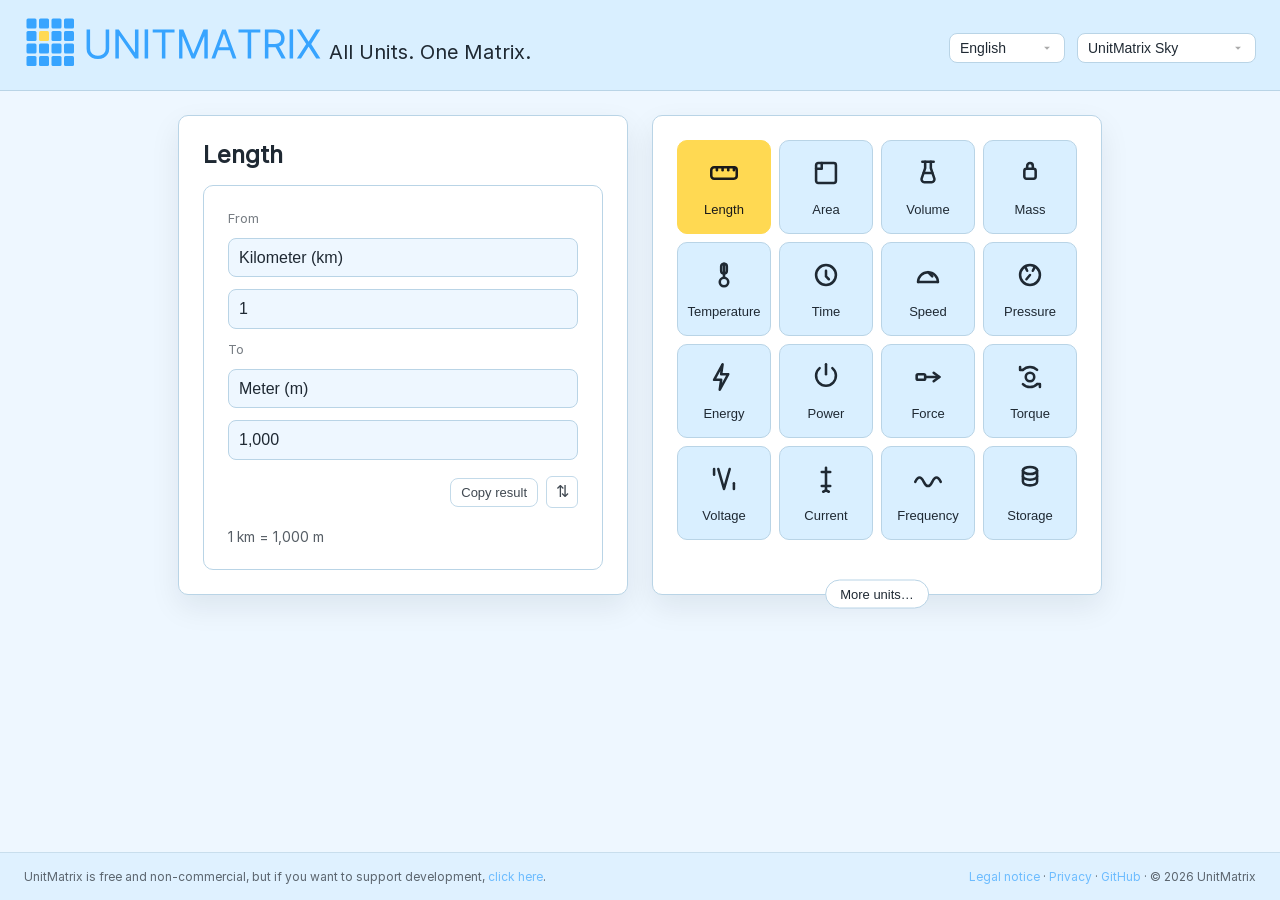
==== index.html @ b2fad989 "Initial commit" ====
<!DOCTYPE html>
<html lang="en" data-theme="sky">
<head>
    <meta charset="utf-8">
    <meta name="viewport" content="width=device-width, initial-scale=1">

    <title>UnitMatrix — Universal Unit Converter</title>
    <meta name="description" content="Convert units instantly with UnitMatrix: a fast, accurate, privacy-friendly unit converter with no tracking and full offline capability.">
    <meta name="keywords" content="unit converter, measurement converter, unitmatrix, metric, imperial, conversion tool">
    <meta name="theme-color" content="#d9efff">

    <!-- Canonical -->
    <link rel="canonical" href="https://unitmatrix.net/">

<!-- Open Graph -->
    <meta property="og:title" content="UnitMatrix — Universal Unit Converter">
    <meta property="og:description" content="Convert units instantly: fast, accurate and privacy-friendly. No tracking, no ads.">
    <meta property="og:url" content="https://unitmatrix.net/">
    <meta property="og:type" content="website">
    <meta property="og:image" content="https://unitmatrix.net/assets/img/og-image.png">
    <meta property="og:image:width" content="1200">
    <meta property="og:image:height" content="630">
    <meta name="twitter:card" content="summary_large_image">
    <meta name="twitter:title" content="UnitMatrix — Universal Unit Converter">
    <meta name="twitter:description" content="Convert units instantly: fast, accurate and privacy-friendly.">
    <meta name="twitter:image" content="https://unitmatrix.net/assets/img/og-image.png">

    <!-- Favicon + PWA -->
    <link rel="icon" href="assets/img/favicon.svg" type="image/svg+xml">
    <link rel="apple-touch-icon" href="assets/img/apple-touch-icon.png">
    <link rel="manifest" href="manifest.json">
    <meta name="apple-mobile-web-app-capable" content="yes">
    <meta name="apple-mobile-web-app-title" content="UnitMatrix">

    <!-- Structured Data -->
    <script type="application/ld+json">
        {
            "@context": "https://schema.org",
            "@type": "SoftwareApplication",
            "name": "UnitMatrix",
            "alternateName": "Universal Unit Converter",
            "description": "A fast, accurate, privacy-friendly unit converter for length, area, volume, mass, temperature, time, speed, pressure, energy, power, force, torque, voltage, current, frequency, data storage, resistance, density, fuel economy, flow, luminance, radioactivity, viscosity and data rate.",
            "url": "https://unitmatrix.net",
            "applicationCategory": "UtilityApplication",
            "operatingSystem": "All",
            "inLanguage": ["en","de","es","fr","nl","pl","pt","ru","tr","uk","ja","zh"],
            "featureList": "Length, Area, Volume, Mass, Temperature, Time, Speed, Pressure, Energy, Power, Force, Torque, Voltage, Current, Frequency, Data Storage, Resistance, Density, Fuel Economy, Flow, Luminance, Radioactivity, Viscosity, Data Rate",
            "offers": {
                "@type": "Offer",
                "price": "0.00",
                "priceCurrency": "EUR"
            }
        }
    </script>

    <!-- CSS + fonts -->
    <link rel="stylesheet" href="assets/css/style.css">

</head>

<body>
<div class="page-wrapper">
    <header class="header">
        <div class="header-left">
            <div class="logo-row">
                <div class="logo-svg">
                    <svg xmlns="http://www.w3.org/2000/svg"
                         width="610" height="120" viewBox="0 0 610 120"
                         aria-label="UnitMatrix Logo" role="img">
                        <g transform="translate(5,5)">
                            <!-- 4×4 Matrix Icon -->
                            <g id="matrix">
                                <rect x="0" y="0" width="20" height="20" rx="3" ry="3" fill="#37a4ff"/>
                                <rect x="25" y="0" width="20" height="20" rx="3" ry="3" fill="#37a4ff"/>
                                <rect x="50" y="0" width="20" height="20" rx="3" ry="3" fill="#37a4ff"/>
                                <rect x="75" y="0" width="20" height="20" rx="3" ry="3" fill="#37a4ff"/>

                                <rect x="0" y="25" width="20" height="20" rx="3" ry="3" fill="#37a4ff"/>
                                <rect x="25" y="25" width="20" height="20" rx="3" ry="3" fill="#ffd952"/>
                                <rect x="50" y="25" width="20" height="20" rx="3" ry="3" fill="#37a4ff"/>
                                <rect x="75" y="25" width="20" height="20" rx="3" ry="3" fill="#37a4ff"/>

                                <rect x="0" y="50" width="20" height="20" rx="3" ry="3" fill="#37a4ff"/>
                                <rect x="25" y="50" width="20" height="20" rx="3" ry="3" fill="#37a4ff"/>
                                <rect x="50" y="50" width="20" height="20" rx="3" ry="3" fill="#37a4ff"/>
                                <rect x="75" y="50" width="20" height="20" rx="3" ry="3" fill="#37a4ff"/>

                                <rect x="0" y="75" width="20" height="20" rx="3" ry="3" fill="#37a4ff"/>
                                <rect x="25" y="75" width="20" height="20" rx="3" ry="3" fill="#37a4ff"/>
                                <rect x="50" y="75" width="20" height="20" rx="3" ry="3" fill="#37a4ff"/>
                                <rect x="75" y="75" width="20" height="20" rx="3" ry="3" fill="#37a4ff"/>
                            </g>

                            <g aria-hidden="true">
                                <path transform="translate(115.000,80) scale(0.039062,-0.039062)" d="M1110 1490H1290V504Q1290 351 1218.5 231.5Q1147 112 1017.0 43.0Q887 -26 712 -26Q537 -26 406.5 43.0Q276 112 204.0 231.5Q132 351 132 504V1490H312V518Q312 409 360.0 324.0Q408 239 498.0 190.5Q588 142 712 142Q836 142 925.0 190.5Q1014 239 1062.0 324.0Q1110 409 1110 518Z" fill="#37a4ff"/>
                                <path transform="translate(172.547,80) scale(0.039062,-0.039062)" d="M1316 1490V0H1138L328 1170H312V0H132V1490H306L1122 318H1136V1490Z" fill="#37a4ff"/>
                                <path transform="translate(231.109,80) scale(0.039062,-0.039062)" d="M312 1490V0H132V1490Z" fill="#37a4ff"/>
                                <path transform="translate(250.453,80) scale(0.039062,-0.039062)" d="M50 1330V1490H1168V1330H700V0H520V1330Z" fill="#37a4ff"/>
                                <path transform="translate(300.031,80) scale(0.039062,-0.039062)" d="M132 1490H348L854 254H872L1378 1490H1601V0H1424V1132H1410L941 0H779L316 1132H302V0H132Z" fill="#37a4ff"/>
                                <path transform="translate(369.727,80) scale(0.039062,-0.039062)" d="M194 0H4L552 1490H738L1284 0H1096L650 1254H638ZM264 582H1026V422H264Z" fill="#37a4ff"/>
                                <path transform="translate(422.039,80) scale(0.039062,-0.039062)" d="M50 1330V1490H1168V1330H700V0H520V1330Z" fill="#37a4ff"/>
                                <path transform="translate(471.617,80) scale(0.039062,-0.039062)" d="M132 0V1490H636Q811 1490 922.5 1430.5Q1034 1371 1088.0 1267.5Q1142 1164 1142 1032Q1142 901 1088.5 799.0Q1035 697 923.5 639.5Q812 582 638 582H232V744H632Q752 744 825.0 779.0Q898 814 931.0 878.5Q964 943 964 1032Q964 1122 930.5 1189.0Q897 1256 824.0 1293.0Q751 1330 630 1330H312V0ZM990 0 630 670H834L1200 0Z" fill="#37a4ff"/>
                                <path transform="translate(521.039,80) scale(0.039062,-0.039062)" d="M312 1490V0H132V1490Z" fill="#37a4ff"/>
                                <path transform="translate(540.383,80) scale(0.039062,-0.039062)" d="M220 1490 604 870H616L1000 1490H1212L744 744L1212 0H1000L616 608H604L220 0H8L488 744L8 1490Z" fill="#37a4ff"/>
                            </g>
                        </g>
                    </svg>
                </div>
            </div>
            <p class="tagline">All Units. One Matrix.</p>
        </div>

        <div class="header-right">
            <div class="lang-select-wrapper">
                <label for="languageSelect" class="sr-only">Language</label>
                <select id="languageSelect" class="lang-select">
                </select>
            </div>
            <div class="theme-select-wrapper">
                <label for="themeSelect" class="sr-only">Theme</label>
                <select id="themeSelect" class="theme-select">
                </select>
            </div>
        </div>
    </header>

    <main class="main" role="main">
        <!-- Left Panel: Converter -->
        <section class="panel converter-panel">
            <h1 id="categoryTitle">Length</h1>
            <div class="converter-box">
                <label for="unitFrom">From</label>
                <select id="unitFrom"></select>

                <label for="inputValue" class="sr-only">Input value</label>
                <input type="text" inputmode="decimal" id="inputValue" value="1">

                <label for="unitTo">To</label>
                <select id="unitTo"></select>

                <label for="outputValue" class="sr-only">Output value</label>
                <input type="text" id="outputValue" readonly>

                <div class="converter-actions">
                    <div class="converter-actions-right">
                        <button type="button" id="copyResultBtn" class="copy-btn">
                            Copy result
                        </button>
                        <button
                                type="button"
                                id="swapUnitsBtn"
                                class="swap-btn"
                                aria-label="Swap units">
                            ⇅
                        </button>
                    </div>
                </div>

                <div id="conversionSummary" class="conversion-summary"></div>
                <p id="belowAbsZeroWarn" class="below-abs-zero-warn" hidden></p>
            </div>
        </section>

        <!-- Right Panel: Unit Matrix -->
        <section class="panel unitmatrix-panel">
            <div class="matrix-main">
                <div class="unitmatrix-grid">
                    <!-- Row 1 -->
                    <button class="cat-btn" type="button" data-cat="length">
                        <span class="cat-icon" aria-hidden="true">
                            <svg viewBox="0 0 24 24" fill="none"
                                 stroke="currentColor" stroke-width="1.8"
                                 stroke-linecap="round" stroke-linejoin="round"
                                 focusable="false">
                                <rect x="3" y="8" width="18" height="8" rx="2"></rect>
                                <path d="M7 8v2"></path>
                                <path d="M11 8v2"></path>
                                <path d="M15 8v2"></path>
                                <path d="M19 8v2"></path>
                            </svg>
                        </span>
                        <span class="cat-label">Length</span>
                    </button>

                    <button class="cat-btn" type="button" data-cat="area">
                        <span class="cat-icon" aria-hidden="true">
                            <svg viewBox="0 0 24 24" fill="none"
                                 stroke="currentColor" stroke-width="1.8"
                                 stroke-linecap="round" stroke-linejoin="round"
                                 focusable="false">
                                <rect x="5" y="5" width="14" height="14" rx="1.5"></rect>
                                <path d="M9 5v4H5"></path>
                            </svg>
                        </span>
                        <span class="cat-label">Area</span>
                    </button>

                    <button class="cat-btn" type="button" data-cat="volume">
                        <span class="cat-icon" aria-hidden="true">
                            <svg viewBox="0 0 24 24" fill="none"
                                 stroke="currentColor" stroke-width="1.8"
                                 stroke-linecap="round" stroke-linejoin="round"
                                 focusable="false">
                                <path d="M8 4h8"></path>
                                <path d="M10 4v4.5l-2.5 7.5a2 2 0 0 0 1.9 2.5h5.2a2 2 0 0 0 1.9-2.5L14 8.5V4"></path>
                                <path d="M9 12h6"></path>
                            </svg>
                        </span>
                        <span class="cat-label">Volume</span>
                    </button>

                    <button class="cat-btn" type="button" data-cat="mass">
                        <span class="cat-icon" aria-hidden="true">
                            <svg viewBox="0 0 24 24" fill="none"
                                 stroke="currentColor" stroke-width="1.8"
                                 stroke-linecap="round" stroke-linejoin="round"
                                 focusable="false">
                                <rect x="8" y="9" width="8" height="7" rx="1.5"></rect>
                                <path d="M10 9V7a2 2 0 0 1 4 0v2"></path>
                            </svg>
                        </span>
                        <span class="cat-label">Mass</span>
                    </button>

                    <!-- Row 2 -->
                    <button class="cat-btn" type="button" data-cat="temperature">
                        <span class="cat-icon" aria-hidden="true">
                            <svg viewBox="0 0 24 24" fill="none"
                                 stroke="currentColor" stroke-width="1.8"
                                 stroke-linecap="round" stroke-linejoin="round"
                                 focusable="false">
                                <path d="M12 4v9"></path>
                                <circle cx="12" cy="17" r="3"></circle>
                                <rect x="10" y="4" width="4" height="7" rx="2"></rect>
                            </svg>
                        </span>
                        <span class="cat-label">Temperature</span>
                    </button>

                    <button class="cat-btn" type="button" data-cat="time">
                        <span class="cat-icon" aria-hidden="true">
                            <svg viewBox="0 0 24 24" fill="none"
                                 stroke="currentColor" stroke-width="1.8"
                                 stroke-linecap="round" stroke-linejoin="round"
                                 focusable="false">
                                <circle cx="12" cy="12" r="7"></circle>
                                <path d="M12 9v4l2 2"></path>
                            </svg>
                        </span>
                        <span class="cat-label">Time</span>
                    </button>

                    <button class="cat-btn" type="button" data-cat="speed">
                        <span class="cat-icon" aria-hidden="true">
                            <svg viewBox="0 0 24 24" fill="none"
                                 stroke="currentColor" stroke-width="1.8"
                                 stroke-linecap="round" stroke-linejoin="round"
                                 focusable="false">
                                <path d="M5 17a7 7 0 0 1 14 0"></path>
                                <path d="M12 10l3 3"></path>
                                <path d="M5 17h14"></path>
                            </svg>
                        </span>
                        <span class="cat-label">Speed</span>
                    </button>

                    <button class="cat-btn" type="button" data-cat="pressure">
                        <span class="cat-icon" aria-hidden="true">
                            <svg viewBox="0 0 24 24" fill="none"
                                 stroke="currentColor" stroke-width="1.8"
                                 stroke-linecap="round" stroke-linejoin="round"
                                 focusable="false">
                                <circle cx="12" cy="12" r="7"></circle>
                                <path d="M12 12l-2.5 3"></path>
                                <path d="M9 7l1 2"></path>
                                <path d="M15 7l-1 2"></path>
                            </svg>
                        </span>
                        <span class="cat-label">Pressure</span>
                    </button>

                    <!-- Row 3 -->
                    <button class="cat-btn" type="button" data-cat="energy">
                        <span class="cat-icon" aria-hidden="true">
                            <!-- Energy: Lightning bolt -->
                            <svg viewBox="0 0 24 24" fill="none"
                                 stroke="currentColor" stroke-width="1.8"
                                 stroke-linecap="round" stroke-linejoin="round"
                                 focusable="false">
                                <path d="M11 3L5 14h5l-1 7 6-11h-5l1-7z"></path>
                            </svg>
                        </span>
                        <span class="cat-label">Energy</span>
                    </button>

                    <button class="cat-btn" type="button" data-cat="power">
                        <span class="cat-icon" aria-hidden="true">
                            <!-- Power: Power symbol -->
                            <svg viewBox="0 0 24 24" fill="none"
                                 stroke="currentColor" stroke-width="1.8"
                                 stroke-linecap="round" stroke-linejoin="round"
                                 focusable="false">
                                <path d="M12 3v7"></path>
                                <path d="M7.5 5.75A7 7 0 1 0 16.5 5.75"></path>
                            </svg>
                        </span>
                        <span class="cat-label">Power</span>
                    </button>

                    <button class="cat-btn" type="button" data-cat="force">
                        <span class="cat-icon" aria-hidden="true">
                            <!-- Force: Arrow with block -->
                            <svg viewBox="0 0 24 24" fill="none"
                                 stroke="currentColor" stroke-width="1.8"
                                 stroke-linecap="round" stroke-linejoin="round"
                                 focusable="false">
                                <rect x="4" y="10" width="6" height="4" rx="1"></rect>
                                <path d="M10 12h10"></path>
                                <path d="M16 9l4 3-4 3"></path>
                            </svg>
                        </span>
                        <span class="cat-label">Force</span>
                    </button>

                    <button class="cat-btn" type="button" data-cat="torque">
                        <span class="cat-icon" aria-hidden="true">
                            <!-- Torque: Rotating arrow around bolt -->
                            <svg viewBox="0 0 24 24" fill="none"
                                 stroke="currentColor" stroke-width="1.8"
                                 stroke-linecap="round" stroke-linejoin="round"
                                 focusable="false">
                                <circle cx="12" cy="12" r="3"></circle>
                                <path d="M7 7a7 7 0 0 1 10 0"></path>
                                <path d="M7 17a7 7 0 0 0 10 0"></path>
                                <path d="M7 7H5V5"></path>
                                <path d="M17 17h2v2"></path>
                            </svg>
                        </span>
                        <span class="cat-label">Torque</span>
                    </button>

                    <!-- Row 4: Voltage, Current, Frequency, Data -->
                    <button class="cat-btn" type="button" data-cat="voltage">
                        <span class="cat-icon" aria-hidden="true">
                            <!-- Voltage: V with probes -->
                            <svg viewBox="0 0 24 24" fill="none"
                                 stroke="currentColor" stroke-width="1.8"
                                 stroke-linecap="round" stroke-linejoin="round"
                                 focusable="false">
                                <path d="M8 5l4 14 4-14"></path>
                                <path d="M5 5v4"></path>
                                <path d="M19 15v4"></path>
                            </svg>
                        </span>
                        <span class="cat-label">Voltage</span>
                    </button>

                    <button class="cat-btn" type="button" data-cat="current">
                        <span class="cat-icon" aria-hidden="true">
                            <!-- Current: I with arrows -->
                            <svg viewBox="0 0 24 24" fill="none"
                                 stroke="currentColor" stroke-width="1.8"
                                 stroke-linecap="round" stroke-linejoin="round"
                                 focusable="false">
                                <path d="M12 4v16"></path>
                                <path d="M9 7h6"></path>
                                <path d="M9 17h6"></path>
                                <path d="M10 21l2-1 2 1"></path>
                            </svg>
                        </span>
                        <span class="cat-label">Current</span>
                    </button>

                    <button class="cat-btn" type="button" data-cat="frequency">
                        <span class="cat-icon" aria-hidden="true">
                            <!-- Frequency: Sine wave -->
                            <svg viewBox="0 0 24 24" fill="none"
                                 stroke="currentColor" stroke-width="1.8"
                                 stroke-linecap="round" stroke-linejoin="round"
                                 focusable="false">
                                <path d="M3 14c2-4 4-4 6 0s4 4 6 0 4-4 6 0"></path>
                            </svg>
                        </span>
                        <span class="cat-label">Frequency</span>
                    </button>

                    <button class="cat-btn" type="button" data-cat="storage">
                        <span class="cat-icon" aria-hidden="true">
                            <!-- Data: Stacked disks (database) -->
                            <svg viewBox="0 0 24 24" fill="none"
                                 stroke="currentColor" stroke-width="1.8"
                                 stroke-linecap="round" stroke-linejoin="round"
                                 focusable="false">
                                <ellipse cx="12" cy="6" rx="5" ry="2.5"></ellipse>
                                <path d="M7 6v4c0 1.4 2.2 2.5 5 2.5s5-1.1 5-2.5V6"></path>
                                <path d="M7 10v4c0 1.4 2.2 2.5 5 2.5s5-1.1 5-2.5v-4"></path>
                            </svg>
                        </span>
                        <span class="cat-label">Data</span>
                    </button>

                </div>

                <button class="matrix-toggle" type="button">More units&hellip;</button>
            </div>

            <div class="unitmatrix-extra" hidden>
                <!-- Extra categories, same pattern: type="button", aria-hidden, focusable="false" -->
                <!-- Resistance, density, fuel_economy, flow, luminance, radioactivity, viscosity, data_rate -->
                <button class="cat-btn" type="button" data-cat="resistance">
                    <span class="cat-icon" aria-hidden="true">
                        <!-- Resistance: Resistor -->
                        <svg viewBox="0 0 24 24" fill="none" stroke="currentColor"
                             stroke-width="1.8" stroke-linecap="round" stroke-linejoin="round"
                             focusable="false">
                            <path d="M3 12h3l2 4 4-8 3 8 2-4h4"/>
                        </svg>
                    </span>
                    <span class="cat-label">Resistance</span>
                </button>

                <button class="cat-btn" type="button" data-cat="density">
                    <span class="cat-icon" aria-hidden="true">
                        <!-- Density: layered blocks -->
                        <svg viewBox="0 0 24 24" fill="none" stroke="currentColor"
                             stroke-width="1.8" stroke-linecap="round" stroke-linejoin="round"
                             focusable="false">
                            <rect x="4" y="5" width="16" height="4" rx="1"/>
                            <rect x="4" y="10" width="16" height="4" rx="1"/>
                            <rect x="4" y="15" width="16" height="4" rx="1"/>
                        </svg>
                    </span>
                    <span class="cat-label">Density</span>
                </button>

                <button class="cat-btn" type="button" data-cat="fuel_economy">
                    <span class="cat-icon" aria-hidden="true">
                        <!-- Fuel economy: gauge with droplet -->
                        <svg viewBox="0 0 24 24" fill="none" stroke="currentColor"
                             stroke-width="1.8" stroke-linecap="round" stroke-linejoin="round"
                             focusable="false">
                            <circle cx="12" cy="13" r="7"/>
                            <path d="M12 13l4-4"/>
                            <path d="M7 5c1-1 2.5-2 5-2"/>
                            <path d="M17 5c-.5-.5-1.2-1-2-1.3"/>
                            <path d="M5 19s2-2 3-4"/>
                        </svg>
                    </span>
                    <span class="cat-label">Fuel economy</span>
                </button>

                <button class="cat-btn" type="button" data-cat="flow">
                    <span class="cat-icon" aria-hidden="true">
                        <!-- Flow: pipe with arrow -->
                        <svg viewBox="0 0 24 24" fill="none" stroke="currentColor"
                             stroke-width="1.8" stroke-linecap="round" stroke-linejoin="round"
                             focusable="false">
                            <rect x="3" y="9" width="12" height="6" rx="2"/>
                            <path d="M15 12h3"/>
                            <path d="M18 9l3 3-3 3"/>
                        </svg>
                    </span>
                    <span class="cat-label">Flow</span>
                </button>

                <button class="cat-btn" type="button" data-cat="luminance">
                    <span class="cat-icon" aria-hidden="true">
                        <!-- Luminance: light bulb -->
                        <svg viewBox="0 0 24 24" fill="none" stroke="currentColor"
                             stroke-width="1.8" stroke-linecap="round" stroke-linejoin="round"
                             focusable="false">
                            <path d="M9 14c-1.2-1-2-2.5-2-4a5 5 0 1 1 10 0c0 1.5-.8 3-2 4"/>
                            <path d="M10 17h4"/>
                            <path d="M9 20h6"/>
                        </svg>
                    </span>
                    <span class="cat-label">Luminance</span>
                </button>

                <button class="cat-btn" type="button" data-cat="radioactivity">
                    <span class="cat-icon" aria-hidden="true">
                        <!-- Radioactivity: trefoil -->
                        <svg viewBox="0 0 24 24" fill="none" stroke="currentColor"
                             stroke-width="1.8" stroke-linecap="round" stroke-linejoin="round"
                             focusable="false">
                            <circle cx="12" cy="12" r="2"/>
                            <path d="M13.7 4.3A7 7 0 0 1 19 11h-4"/>
                            <path d="M10.3 4.3A7 7 0 0 0 5 11h4"/>
                            <path d="M5.6 13a7 7 0 0 0 3.5 6.1l2-3.5"/>
                            <path d="M18.4 13a7 7 0 0 1-3.5 6.1l-2-3.5"/>
                        </svg>
                    </span>
                    <span class="cat-label">Radioactivity</span>
                </button>

                <button class="cat-btn" type="button" data-cat="viscosity">
                    <span class="cat-icon" aria-hidden="true">
                        <!-- Viscosity: droplet with drag lines -->
                        <svg viewBox="0 0 24 24" fill="none" stroke="currentColor"
                             stroke-width="1.8" stroke-linecap="round" stroke-linejoin="round"
                             focusable="false">
                            <path d="M12 4s-4 4.5-4 7.5A4 4 0 0 0 12 16a4 4 0 0 0 4-4.5C16 8.5 12 4 12 4z"/>
                            <path d="M5 18h3"/>
                            <path d="M16 18h3"/>
                        </svg>
                    </span>
                    <span class="cat-label">Viscosity</span>
                </button>

                <button class="cat-btn" type="button" data-cat="data_rate">
                    <span class="cat-icon" aria-hidden="true">
                        <!-- Data rate: arrows & bits -->
                        <svg viewBox="0 0 24 24" fill="none" stroke="currentColor"
                             stroke-width="1.8" stroke-linecap="round" stroke-linejoin="round"
                             focusable="false">
                            <path d="M4 9h8"/>
                            <path d="M8 5l4 4-4 4"/>
                            <path d="M12 15h8"/>
                            <path d="M16 11l4 4-4 4"/>
                        </svg>
                    </span>
                    <span class="cat-label">Data rate</span>
                </button>

            </div>
        </section>
    </main>

    <footer class="footer">
        <div id="footerSupport"></div>
        <div id="footerLinks">
            <a href="/impressum.html" id="impressumLink"></a>
            <span aria-hidden="true"> · </span>
            <a href="/datenschutz.html" id="privacyLink"></a>
            <span aria-hidden="true"> · </span>
            <a href="https://github.com/stefanradermacher/unitmatrix" target="_blank" rel="noopener">GitHub</a>
            <span aria-hidden="true"> · </span>
            <span>&copy; 2026 UnitMatrix</span>
        </div>
    </footer>

    <!-- Privacy Modal -->
    <div id="privacyModal" class="modal" aria-hidden="true">
        <div class="modal-backdrop" data-modal-close></div>
        <div class="modal-dialog" role="dialog" aria-modal="true" aria-labelledby="privacyModalTitle">
            <button type="button" class="modal-close" aria-label="Close privacy dialog" data-modal-close>
                ×
            </button>
            <h2 id="privacyModalTitle"></h2>
            <div id="privacyModalBody"></div>
        </div>
    </div>

    <!-- Support / Donate Modal -->
    <div id="supportModal" class="modal" aria-hidden="true">
        <div class="modal-backdrop" data-modal-close></div>
        <div class="modal-dialog" role="dialog" aria-modal="true" aria-labelledby="supportModalTitle">
            <button type="button" class="modal-close" aria-label="Close support dialog" data-modal-close>
                ×
            </button>
            <h2 id="supportModalTitle"></h2>
            <div id="supportModalBody"></div>
        </div>
    </div>

    <!-- Impressum / Legal Notice Modal -->
    <div id="impressumModal" class="modal" aria-hidden="true">
        <div class="modal-backdrop" data-modal-close></div>
        <div class="modal-dialog" role="dialog" aria-modal="true" aria-labelledby="impressumModalTitle">
            <button type="button" class="modal-close" aria-label="Close legal notice dialog" data-modal-close>
                ×
            </button>
            <h2 id="impressumModalTitle"></h2>
            <div id="impressumModalBody"></div>
        </div>
    </div>

    <script src="assets/js/units.js" defer></script>
    <script src="assets/js/app.js" defer></script>
</div> <!-- .page-wrapper -->

</body>
</html>
---- assets/css/style.css ----
/* Layout constants (theme-independent) */
:root {
    --panel-max-width: 474px;
    --matrix-gap: 8px;
    --radius: 10px;
    --logo-blue: #37a4ff;
}

/* SYSTEM THEMING: Base + 4 Themes */

/* UnitMatrix Sky - default light theme, light blue */
:root[data-theme="sky"] {
    --bg: #eef7ff;
    --bg-alt: #d9efff;
    --panel: #ffffff;
    --text: #1f2933;
    --text-subtle: #4e657a;
    --border: #b9d4e6;
    --highlight: #e0f5ff;
    --tile-bg: #d9efff;
    --tile-border: #b9d4e6;
    --accent-yellow: #ffd952;
}

/* UnitMatrix Space – default dark theme, navy blue */
:root[data-theme="space"] {
    --bg: #0b1624;
    --bg-alt: #111c2f;
    --panel: #18263b;
    --text: #e5e9f0;
    --text-subtle: #9aa6b2;
    --border: #415a77;
    --highlight: #1f5f8b;
    --tile-bg: #111c2f;
    --tile-border: #415a77;
    --accent-yellow: #ffd952;
}

/* UnitMatrix Solar – warm light yellow */
:root[data-theme="solar"] {
    --bg: #fff8e6;
    --bg-alt: #ffecc2;
    --panel: #ffffff;
    --text: #3b2f1b;
    --text-subtle: #7a5c2b;
    --border: #f3d08a;
    --highlight: #fff2c2;
    --tile-bg: #ffecc2;
    --tile-border: #f3d08a;
    --accent-yellow: #56b9ff;
}

/* UnitMatrix Sylvan - light green */
:root[data-theme="sylvan"] {
    --bg: #f2f9f2;
    --bg-alt: #e1f3e1;
    --panel: #ffffff;
    --text: #1b2b1b;
    --text-subtle: #4d6b4d;
    --border: #b6d8b6;
    --highlight: #d2efd2;
    --tile-bg: #e1f3e1;
    --tile-border: #b6d8b6;
    --accent-yellow: #ffd952;
}

/* UnitMatrix Strawberry - light pink */
:root[data-theme="strawberry"] {
    --bg: #fff4f6;
    --bg-alt: #ffe3e8;
    --panel: #ffffff;
    --text: #4a1e25;
    --text-subtle: #82535c;
    --border: #f5c5cd;
    --highlight: #ffd6df;
    --tile-bg: #ffe3e8;
    --tile-border: #f5c5cd;
    --accent-yellow: #ffd952;
}

/* UnitMatrix Slate – OLED dark, near-black */
:root[data-theme="slate"] {
    --bg: #080810;
    --bg-alt: #0f0f1a;
    --panel: #13131f;
    --text: #dde1ec;
    --text-subtle: #7880a0;
    --border: #252538;
    --highlight: #1c1c2e;
    --tile-bg: #0f0f1a;
    --tile-border: #252538;
    --accent-yellow: #ffd952;
}

/* UnitMatrix Sand – warm beige */
:root[data-theme="sand"] {
    --bg: #f7f1e6;
    --bg-alt: #ede3d0;
    --panel: #ffffff;
    --text: #3b2c18;
    --text-subtle: #7a6040;
    --border: #d6c4a0;
    --highlight: #f2e8d8;
    --tile-bg: #ede3d0;
    --tile-border: #d6c4a0;
    --accent-yellow: #e07b30;
}

/* UnitMatrix Sterling – cool silver grey */
:root[data-theme="sterling"] {
    --bg: #eef0f5;
    --bg-alt: #e0e4ec;
    --panel: #ffffff;
    --text: #1c2035;
    --text-subtle: #5a6080;
    --border: #bcc4d8;
    --highlight: #e8eaf2;
    --tile-bg: #e0e4ec;
    --tile-border: #bcc4d8;
    --accent-yellow: #ffd952;
}

/* Fonts */
@font-face {
    font-family: "Inter";
    src: url("../fonts/inter/Inter-Regular.woff2") format("woff2");
    font-weight: 400;
    font-style: normal;
}

@font-face {
    font-family: "Inter Tight";
    src: url("../fonts/inter/inter-tight-latin-400-normal.woff2") format("woff2");
    font-weight: 400;
    font-style: normal;
}

/* Global reset / layout */
*,
*::before,
*::after {
    box-sizing: border-box;
}

html,
body {
    height: 100%;
}

body {
    margin: 0;
    background: var(--bg);
    color: var(--text);
    font-family: "Inter", system-ui, -apple-system, BlinkMacSystemFont, "Segoe UI", sans-serif;
    display: flex;
    flex-direction: column;
}

.page-wrapper {
    min-height: 100%;
    display: flex;
    flex-direction: column;
}

/* Main layout */
.main {
    margin: 0;
    padding: 24px 12px 40px;
    display: flex;
    flex-direction: column; /* stack by default */
    flex: 1 0 auto;
    gap: 24px;
}

/* Panels */
.panel {
    padding: 24px;
    border-radius: var(--radius);
    border: 1px solid var(--border);
    background: var(--panel);
    box-shadow: 0 12px 30px rgba(15, 23, 42, 0.08);
    width: 100%;
    max-width: 100%; /* stack full-width on mobile */
}

.unitmatrix-panel {
    position: relative;
    padding-bottom: 32px;
}

/* ≥ 768px: two panels side by side */
@media (min-width: 768px) {
    .main {
        display: grid;
        grid-template-columns: minmax(0, var(--panel-max-width)) minmax(0, var(--panel-max-width));
        justify-content: center;
        align-items: stretch;
        align-content: start;
        padding-left: 24px;
        padding-right: 24px;

        max-width: calc(2 * var(--panel-max-width) + 24px);
        margin: 0 auto;
    }

    .panel {
        width: 100%;
        max-width: var(--panel-max-width);
        min-width: 0;
    }
}

/* Matrix grid */
.unitmatrix-grid,
.unitmatrix-extra {
    display: grid;
    grid-template-columns: repeat(4, 1fr);
    gap: var(--matrix-gap);
    justify-content: center;
}

.unitmatrix-extra {
    margin-top: 24px;
}

.unitmatrix-extra[hidden] {
    display: none !important;
}

/* When extra units are expanded, left panel stays at its natural height */
.main:has(.unitmatrix-extra:not([hidden])) .converter-panel {
    align-self: start;
}

/* Category buttons */
.cat-btn {
    background: var(--tile-bg);
    border-radius: var(--radius);
    border: 1px solid var(--tile-border);
    cursor: pointer;
    color: var(--text);

    display: flex;
    flex-direction: column; /* icon above text */
    align-items: center;
    justify-content: center;
    text-align: center;

    width: 100%;
    aspect-ratio: 1 / 1;
    overflow: hidden; /* enforce aspect-ratio regardless of content height */

    padding: 10px;
    font-size: 13px;

    transition:
            background-color 0.15s ease,
            border-color 0.15s ease,
            transform 0.15s ease,
            box-shadow 0.15s ease;
}

.cat-btn:hover {
    transform: translateY(-2px);
    box-shadow: 0 4px 10px rgba(15, 23, 42, 0.12);
}

.cat-btn:focus-visible {
    outline: none;
    box-shadow: 0 0 0 2px rgba(55, 164, 255, 0.6);
    transform: translateY(-1px);
}

.cat-btn.active {
    background: var(--accent-yellow);
    border-color: var(--accent-yellow);
    color: #1a1a1a;
}

.cat-icon {
    width: 34px;
    height: 34px;
    margin-bottom: 10px;

    display: flex;
    align-items: center;
    justify-content: center;
}

.cat-icon svg {
    width: 100%;
    height: 100%;
    stroke: currentColor;
    display: block;
}

.cat-label {
    margin-top: 2px;
    font-size: 13px;
    line-height: 1.2;
}

/* Matrix toggle */
.matrix-toggle {
    position: absolute;
    left: 50%;
    bottom: 0;
    transform: translate(-50%, 50%);
    margin: 0;

    display: block;
    padding: 6px 14px;
    border-radius: 16px;
    background: var(--panel);
    border: 1px solid var(--border);
    color: var(--text);
    font-size: 13px;
    cursor: pointer;
    z-index: 2;

    transition: background-color 0.2s, border-color 0.2s;
}

.matrix-toggle:hover {
    background: var(--highlight);
}

.matrix-toggle:focus-visible {
    outline: none;
    border-color: var(--tile-border);
    box-shadow: 0 0 0 2px rgba(55, 164, 255, 0.3);
}

/* Header + footer */
header {
    background: var(--bg-alt);
    color: var(--text);
}

.header {
    display: flex;
    justify-content: space-between;
    align-items: center;
    padding: 16px 24px 10px;
    border-bottom: 1px solid var(--border);
}

.header-left {
    display: flex;
    align-items: center;
}

.header-right {
    display: flex;
    align-items: center;
    gap: 12px;
}

.logo-row {
    display: flex;
    align-items: baseline;
    gap: 16px;
}

.logo-row svg {
    height: 60px;
    width: auto;
}

.tagline {
    font-family: "Inter", system-ui, sans-serif;
    font-size: 20px;
    line-height: 1;
    color: var(--text);
    position: relative;
    top: 4px;
}

.footer {
    padding: 16px 24px;
    border-top: 1px solid var(--border);
    background: var(--bg-alt);
    color: var(--text);

    display: flex;
    flex-shrink: 0;
    justify-content: space-between;
    align-items: center;
    gap: 24px;

    font-size: 12px;
    opacity: 0.7;
}

.footer a {
    color: var(--logo-blue);
    text-decoration: none;
}

.footer a:hover {
    text-decoration: underline;
}

@media (max-width: 600px) {
    .footer {
        flex-direction: column;
        text-align: center;
    }
}

/* Headings inside panels */
.panel > h1 {
    margin-top: 0;
    margin-bottom: 16px;
    font-size: 1.5rem;
}

.panel > h2 {
    margin-top: 0;
    margin-bottom: 16px;
    font-size: 1rem;
}

/* Form elements */

select {
    appearance: none;
    -webkit-appearance: none;

    border: 1px solid var(--border);
    border-radius: 8px;
    font-size: 14px;
    background: var(--panel);
    color: var(--text);

    padding: 8px 36px 8px 12px;
    cursor: pointer;
    transition:
            border-color 0.2s,
            background-color 0.2s,
            box-shadow 0.2s;
}

input,
select {
    background: var(--panel);
    color: var(--text);
    border: 1px solid var(--border);
}

input:hover,
select:hover {
    background: var(--highlight);
}

/* Language + theme selects */

.lang-select-wrapper,
.theme-select-wrapper {
    position: relative;
    display: inline-block;
}

.lang-select,
.theme-select {
    padding: 6px 32px 6px 10px;
    border-radius: 8px;
    border: 1px solid var(--border);
    background: var(--panel);
    color: var(--text);
    font-size: 14px;

    appearance: none;
    -webkit-appearance: none;

    background-image: url("data:image/svg+xml;utf8,\
<svg xmlns='http://www.w3.org/2000/svg' viewBox='0 0 24 24' fill='%23aaa'>\
<path d='M7 10l5 5 5-5z'/>\
</svg>");
    background-repeat: no-repeat;
    background-position: right 10px center;
    background-size: 14px;
}

.lang-select:focus,
.theme-select:focus {
    outline: none;
    border-color: var(--logo-blue);
    box-shadow: 0 0 0 2px rgba(55, 164, 255, 0.3);
}

/* Slightly brighter arrow when system prefers dark – optional cosmetic tweak */
@media (prefers-color-scheme: dark) {
    .lang-select,
    .theme-select {
        background-image: url("data:image/svg+xml;utf8,\
<svg xmlns='http://www.w3.org/2000/svg' viewBox='0 0 24 24' fill='%23ccc'>\
<path d='M7 10l5 5 5-5z'/>\
</svg>");
    }
}

/* Converter */

.converter-box {
    background: var(--panel);
    padding: 24px;
    border-radius: var(--radius);
    border: 1px solid var(--border);
    display: grid;
    gap: 12px;
}

.converter-box label {
    font-size: 13px;
    opacity: 0.6;
}

.converter-box select,
.converter-box input {
    width: 100%;
    box-sizing: border-box;
    padding: 10px;
    border-radius: 8px;
    border: 1px solid var(--border);
    background: var(--bg);
    font-size: 16px;
}

.converter-box input.is-invalid {
    border-color: var(--invalid-color, #dc2626);
    outline-color: var(--invalid-color, #dc2626);
}

.conversion-summary {
    margin-top: 8px;
    font-size: 14px;
    opacity: 0.75;
}

.below-abs-zero-warn {
    margin-top: 6px;
    font-size: 13px;
    color: var(--warn-color, #b45309);
}

.converter-actions {
    margin-top: 4px;
    display: flex;
    justify-content: flex-end;
    align-items: center;
    gap: 8px;
    font-size: 13px;
    opacity: 0.85;
}

.converter-actions-right {
    display: flex;
    align-items: center;
    gap: 8px;
}

/* Copy-Button bleibt wie bisher */
.copy-btn {
    padding: 6px 10px;
    border-radius: 8px;
    border: 1px solid var(--border);
    background: var(--panel);
    color: var(--text);
    font-size: 13px;
    cursor: pointer;
    transition: background-color 0.2s, border-color 0.2s, box-shadow 0.2s;
}

.copy-btn:hover {
    background: var(--highlight);
    border-color: var(--logo-blue);
    box-shadow: 0 0 0 1px rgba(55, 164, 255, 0.2);
}

.swap-btn {
    width: 32px;
    height: 32px;
    padding: 0;
    border-radius: 6px;
    border: 1px solid var(--border);
    background: var(--panel);
    color: var(--text);
    font-size: 16px;
    line-height: 1;
    display: inline-flex;
    align-items: center;
    justify-content: center;
    cursor: pointer;
    transition: background-color 0.2s, border-color 0.2s, box-shadow 0.2s;
}

.swap-btn:hover {
    background: var(--highlight);
    border-color: var(--logo-blue);
    box-shadow: 0 0 0 1px rgba(55, 164, 255, 0.2);
}

.swap-btn:focus-visible {
    outline: none;
    border-color: var(--logo-blue);
    box-shadow: 0 0 0 2px rgba(55, 164, 255, 0.4);
}

/* Modal */

.modal {
    position: fixed;
    inset: 0;
    display: none;                 /* hidden by default */
    justify-content: center;
    align-items: center;
    z-index: 1000;
}

.modal.is-open {
    display: flex;
}

.modal-backdrop {
    position: absolute;
    inset: 0;
    background: rgba(15, 23, 42, 0.55);
}

.modal-dialog {
    position: relative;
    z-index: 1;
    max-width: 520px;
    width: calc(100% - 32px);
    background: var(--panel);
    color: var(--text);
    border-radius: 12px;
    border: 1px solid var(--border);
    box-shadow: 0 18px 40px rgba(15, 23, 42, 0.4);
    padding: 20px 24px 22px;
}

.modal-dialog h2 {
    margin-top: 0;
    margin-bottom: 10px;
    font-size: 1.1rem;
}

.modal-dialog p {
    margin: 8px 0;
    font-size: 0.95rem;
    line-height: 1.5;
}

.modal-close {
    position: absolute;
    top: 8px;
    right: 10px;
    border: none;
    background: transparent;
    color: var(--text-subtle);
    font-size: 22px;
    cursor: pointer;
    padding: 2px 6px;
    line-height: 1;
}

.modal-close:hover {
    color: var(--text);
}

.modal-close:focus-visible {
    outline: none;
    border-radius: 999px;
    box-shadow: 0 0 0 2px rgba(55, 164, 255, 0.4);
}

/* Footer link style tweak */
#footerLinks a {
    color: var(--logo-blue);
    text-decoration: none;
}

#footerLinks a:hover {
    text-decoration: underline;
}

/* Support modal buttons */

.support-button-row {
    margin-top: 14px;
    display: flex;
    flex-wrap: wrap;
    gap: 8px;
}

.support-button {
    display: inline-flex;
    align-items: center;
    justify-content: center;
    padding: 8px 14px;
    border-radius: 999px;
    font-size: 0.9rem;
    text-decoration: none;
    cursor: pointer;
    border: 1px solid transparent;
}

.support-button-primary {
    background: var(--logo-blue);
    color: #ffffff;
    border-color: var(--logo-blue);
}

.support-button-primary:hover {
    background: #1f8be0;
    border-color: #1f8be0;
}

.support-button-secondary {
    background: transparent;
    color: var(--text);
    border-color: var(--border);
}

.support-button-secondary:hover {
    background: var(--highlight);
}
/* Visually hidden text */

.sr-only {
    position: absolute !important;
    width: 1px; height: 1px;
    padding: 0; margin: -1px;
    overflow: hidden;
    clip: rect(0, 0, 0, 0);
    clip-path: inset(50%);
    white-space: nowrap;
    border: 0;
}
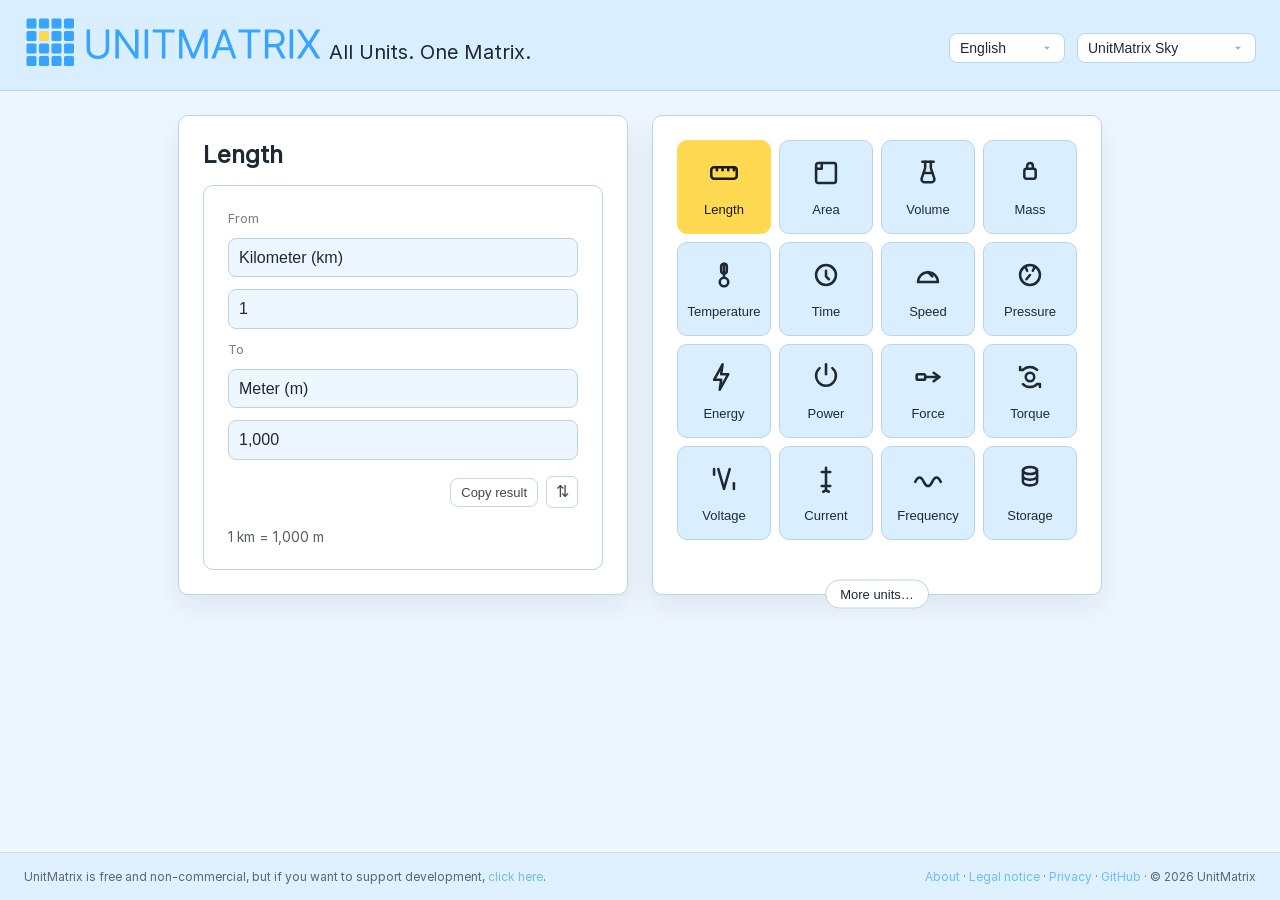
==== commit ecbbab7c: "Implement about modal" ====
--- a/index.html
+++ b/index.html
@@ -6,7 +6,6 @@
 
     <title>UnitMatrix — Universal Unit Converter</title>
     <meta name="description" content="Convert units instantly with UnitMatrix: a fast, accurate, privacy-friendly unit converter with no tracking and full offline capability.">
-    <meta name="keywords" content="unit converter, measurement converter, unitmatrix, metric, imperial, conversion tool">
     <meta name="theme-color" content="#d9efff">
 
     <!-- Canonical -->
@@ -29,7 +28,7 @@
     <link rel="icon" href="assets/img/favicon.svg" type="image/svg+xml">
     <link rel="apple-touch-icon" href="assets/img/apple-touch-icon.png">
     <link rel="manifest" href="manifest.json">
-    <meta name="apple-mobile-web-app-capable" content="yes">
+    <meta name="mobile-web-app-capable" content="yes">
     <meta name="apple-mobile-web-app-title" content="UnitMatrix">
 
     <!-- Structured Data -->
@@ -164,371 +163,20 @@
         <!-- Right Panel: Unit Matrix -->
         <section class="panel unitmatrix-panel">
             <div class="matrix-main">
-                <div class="unitmatrix-grid">
-                    <!-- Row 1 -->
-                    <button class="cat-btn" type="button" data-cat="length">
-                        <span class="cat-icon" aria-hidden="true">
-                            <svg viewBox="0 0 24 24" fill="none"
-                                 stroke="currentColor" stroke-width="1.8"
-                                 stroke-linecap="round" stroke-linejoin="round"
-                                 focusable="false">
-                                <rect x="3" y="8" width="18" height="8" rx="2"></rect>
-                                <path d="M7 8v2"></path>
-                                <path d="M11 8v2"></path>
-                                <path d="M15 8v2"></path>
-                                <path d="M19 8v2"></path>
-                            </svg>
-                        </span>
-                        <span class="cat-label">Length</span>
-                    </button>
-
-                    <button class="cat-btn" type="button" data-cat="area">
-                        <span class="cat-icon" aria-hidden="true">
-                            <svg viewBox="0 0 24 24" fill="none"
-                                 stroke="currentColor" stroke-width="1.8"
-                                 stroke-linecap="round" stroke-linejoin="round"
-                                 focusable="false">
-                                <rect x="5" y="5" width="14" height="14" rx="1.5"></rect>
-                                <path d="M9 5v4H5"></path>
-                            </svg>
-                        </span>
-                        <span class="cat-label">Area</span>
-                    </button>
-
-                    <button class="cat-btn" type="button" data-cat="volume">
-                        <span class="cat-icon" aria-hidden="true">
-                            <svg viewBox="0 0 24 24" fill="none"
-                                 stroke="currentColor" stroke-width="1.8"
-                                 stroke-linecap="round" stroke-linejoin="round"
-                                 focusable="false">
-                                <path d="M8 4h8"></path>
-                                <path d="M10 4v4.5l-2.5 7.5a2 2 0 0 0 1.9 2.5h5.2a2 2 0 0 0 1.9-2.5L14 8.5V4"></path>
-                                <path d="M9 12h6"></path>
-                            </svg>
-                        </span>
-                        <span class="cat-label">Volume</span>
-                    </button>
-
-                    <button class="cat-btn" type="button" data-cat="mass">
-                        <span class="cat-icon" aria-hidden="true">
-                            <svg viewBox="0 0 24 24" fill="none"
-                                 stroke="currentColor" stroke-width="1.8"
-                                 stroke-linecap="round" stroke-linejoin="round"
-                                 focusable="false">
-                                <rect x="8" y="9" width="8" height="7" rx="1.5"></rect>
-                                <path d="M10 9V7a2 2 0 0 1 4 0v2"></path>
-                            </svg>
-                        </span>
-                        <span class="cat-label">Mass</span>
-                    </button>
-
-                    <!-- Row 2 -->
-                    <button class="cat-btn" type="button" data-cat="temperature">
-                        <span class="cat-icon" aria-hidden="true">
-                            <svg viewBox="0 0 24 24" fill="none"
-                                 stroke="currentColor" stroke-width="1.8"
-                                 stroke-linecap="round" stroke-linejoin="round"
-                                 focusable="false">
-                                <path d="M12 4v9"></path>
-                                <circle cx="12" cy="17" r="3"></circle>
-                                <rect x="10" y="4" width="4" height="7" rx="2"></rect>
-                            </svg>
-                        </span>
-                        <span class="cat-label">Temperature</span>
-                    </button>
-
-                    <button class="cat-btn" type="button" data-cat="time">
-                        <span class="cat-icon" aria-hidden="true">
-                            <svg viewBox="0 0 24 24" fill="none"
-                                 stroke="currentColor" stroke-width="1.8"
-                                 stroke-linecap="round" stroke-linejoin="round"
-                                 focusable="false">
-                                <circle cx="12" cy="12" r="7"></circle>
-                                <path d="M12 9v4l2 2"></path>
-                            </svg>
-                        </span>
-                        <span class="cat-label">Time</span>
-                    </button>
-
-                    <button class="cat-btn" type="button" data-cat="speed">
-                        <span class="cat-icon" aria-hidden="true">
-                            <svg viewBox="0 0 24 24" fill="none"
-                                 stroke="currentColor" stroke-width="1.8"
-                                 stroke-linecap="round" stroke-linejoin="round"
-                                 focusable="false">
-                                <path d="M5 17a7 7 0 0 1 14 0"></path>
-                                <path d="M12 10l3 3"></path>
-                                <path d="M5 17h14"></path>
-                            </svg>
-                        </span>
-                        <span class="cat-label">Speed</span>
-                    </button>
-
-                    <button class="cat-btn" type="button" data-cat="pressure">
-                        <span class="cat-icon" aria-hidden="true">
-                            <svg viewBox="0 0 24 24" fill="none"
-                                 stroke="currentColor" stroke-width="1.8"
-                                 stroke-linecap="round" stroke-linejoin="round"
-                                 focusable="false">
-                                <circle cx="12" cy="12" r="7"></circle>
-                                <path d="M12 12l-2.5 3"></path>
-                                <path d="M9 7l1 2"></path>
-                                <path d="M15 7l-1 2"></path>
-                            </svg>
-                        </span>
-                        <span class="cat-label">Pressure</span>
-                    </button>
-
-                    <!-- Row 3 -->
-                    <button class="cat-btn" type="button" data-cat="energy">
-                        <span class="cat-icon" aria-hidden="true">
-                            <!-- Energy: Lightning bolt -->
-                            <svg viewBox="0 0 24 24" fill="none"
-                                 stroke="currentColor" stroke-width="1.8"
-                                 stroke-linecap="round" stroke-linejoin="round"
-                                 focusable="false">
-                                <path d="M11 3L5 14h5l-1 7 6-11h-5l1-7z"></path>
-                            </svg>
-                        </span>
-                        <span class="cat-label">Energy</span>
-                    </button>
-
-                    <button class="cat-btn" type="button" data-cat="power">
-                        <span class="cat-icon" aria-hidden="true">
-                            <!-- Power: Power symbol -->
-                            <svg viewBox="0 0 24 24" fill="none"
-                                 stroke="currentColor" stroke-width="1.8"
-                                 stroke-linecap="round" stroke-linejoin="round"
-                                 focusable="false">
-                                <path d="M12 3v7"></path>
-                                <path d="M7.5 5.75A7 7 0 1 0 16.5 5.75"></path>
-                            </svg>
-                        </span>
-                        <span class="cat-label">Power</span>
-                    </button>
-
-                    <button class="cat-btn" type="button" data-cat="force">
-                        <span class="cat-icon" aria-hidden="true">
-                            <!-- Force: Arrow with block -->
-                            <svg viewBox="0 0 24 24" fill="none"
-                                 stroke="currentColor" stroke-width="1.8"
-                                 stroke-linecap="round" stroke-linejoin="round"
-                                 focusable="false">
-                                <rect x="4" y="10" width="6" height="4" rx="1"></rect>
-                                <path d="M10 12h10"></path>
-                                <path d="M16 9l4 3-4 3"></path>
-                            </svg>
-                        </span>
-                        <span class="cat-label">Force</span>
-                    </button>
-
-                    <button class="cat-btn" type="button" data-cat="torque">
-                        <span class="cat-icon" aria-hidden="true">
-                            <!-- Torque: Rotating arrow around bolt -->
-                            <svg viewBox="0 0 24 24" fill="none"
-                                 stroke="currentColor" stroke-width="1.8"
-                                 stroke-linecap="round" stroke-linejoin="round"
-                                 focusable="false">
-                                <circle cx="12" cy="12" r="3"></circle>
-                                <path d="M7 7a7 7 0 0 1 10 0"></path>
-                                <path d="M7 17a7 7 0 0 0 10 0"></path>
-                                <path d="M7 7H5V5"></path>
-                                <path d="M17 17h2v2"></path>
-                            </svg>
-                        </span>
-                        <span class="cat-label">Torque</span>
-                    </button>
-
-                    <!-- Row 4: Voltage, Current, Frequency, Data -->
-                    <button class="cat-btn" type="button" data-cat="voltage">
-                        <span class="cat-icon" aria-hidden="true">
-                            <!-- Voltage: V with probes -->
-                            <svg viewBox="0 0 24 24" fill="none"
-                                 stroke="currentColor" stroke-width="1.8"
-                                 stroke-linecap="round" stroke-linejoin="round"
-                                 focusable="false">
-                                <path d="M8 5l4 14 4-14"></path>
-                                <path d="M5 5v4"></path>
-                                <path d="M19 15v4"></path>
-                            </svg>
-                        </span>
-                        <span class="cat-label">Voltage</span>
-                    </button>
-
-                    <button class="cat-btn" type="button" data-cat="current">
-                        <span class="cat-icon" aria-hidden="true">
-                            <!-- Current: I with arrows -->
-                            <svg viewBox="0 0 24 24" fill="none"
-                                 stroke="currentColor" stroke-width="1.8"
-                                 stroke-linecap="round" stroke-linejoin="round"
-                                 focusable="false">
-                                <path d="M12 4v16"></path>
-                                <path d="M9 7h6"></path>
-                                <path d="M9 17h6"></path>
-                                <path d="M10 21l2-1 2 1"></path>
-                            </svg>
-                        </span>
-                        <span class="cat-label">Current</span>
-                    </button>
-
-                    <button class="cat-btn" type="button" data-cat="frequency">
-                        <span class="cat-icon" aria-hidden="true">
-                            <!-- Frequency: Sine wave -->
-                            <svg viewBox="0 0 24 24" fill="none"
-                                 stroke="currentColor" stroke-width="1.8"
-                                 stroke-linecap="round" stroke-linejoin="round"
-                                 focusable="false">
-                                <path d="M3 14c2-4 4-4 6 0s4 4 6 0 4-4 6 0"></path>
-                            </svg>
-                        </span>
-                        <span class="cat-label">Frequency</span>
-                    </button>
-
-                    <button class="cat-btn" type="button" data-cat="storage">
-                        <span class="cat-icon" aria-hidden="true">
-                            <!-- Data: Stacked disks (database) -->
-                            <svg viewBox="0 0 24 24" fill="none"
-                                 stroke="currentColor" stroke-width="1.8"
-                                 stroke-linecap="round" stroke-linejoin="round"
-                                 focusable="false">
-                                <ellipse cx="12" cy="6" rx="5" ry="2.5"></ellipse>
-                                <path d="M7 6v4c0 1.4 2.2 2.5 5 2.5s5-1.1 5-2.5V6"></path>
-                                <path d="M7 10v4c0 1.4 2.2 2.5 5 2.5s5-1.1 5-2.5v-4"></path>
-                            </svg>
-                        </span>
-                        <span class="cat-label">Data</span>
-                    </button>
-
-                </div>
-
-                <button class="matrix-toggle" type="button">More units&hellip;</button>
-            </div>
-
-            <div class="unitmatrix-extra" hidden>
-                <!-- Extra categories, same pattern: type="button", aria-hidden, focusable="false" -->
-                <!-- Resistance, density, fuel_economy, flow, luminance, radioactivity, viscosity, data_rate -->
-                <button class="cat-btn" type="button" data-cat="resistance">
-                    <span class="cat-icon" aria-hidden="true">
-                        <!-- Resistance: Resistor -->
-                        <svg viewBox="0 0 24 24" fill="none" stroke="currentColor"
-                             stroke-width="1.8" stroke-linecap="round" stroke-linejoin="round"
-                             focusable="false">
-                            <path d="M3 12h3l2 4 4-8 3 8 2-4h4"/>
-                        </svg>
-                    </span>
-                    <span class="cat-label">Resistance</span>
-                </button>
-
-                <button class="cat-btn" type="button" data-cat="density">
-                    <span class="cat-icon" aria-hidden="true">
-                        <!-- Density: layered blocks -->
-                        <svg viewBox="0 0 24 24" fill="none" stroke="currentColor"
-                             stroke-width="1.8" stroke-linecap="round" stroke-linejoin="round"
-                             focusable="false">
-                            <rect x="4" y="5" width="16" height="4" rx="1"/>
-                            <rect x="4" y="10" width="16" height="4" rx="1"/>
-                            <rect x="4" y="15" width="16" height="4" rx="1"/>
-                        </svg>
-                    </span>
-                    <span class="cat-label">Density</span>
-                </button>
-
-                <button class="cat-btn" type="button" data-cat="fuel_economy">
-                    <span class="cat-icon" aria-hidden="true">
-                        <!-- Fuel economy: gauge with droplet -->
-                        <svg viewBox="0 0 24 24" fill="none" stroke="currentColor"
-                             stroke-width="1.8" stroke-linecap="round" stroke-linejoin="round"
-                             focusable="false">
-                            <circle cx="12" cy="13" r="7"/>
-                            <path d="M12 13l4-4"/>
-                            <path d="M7 5c1-1 2.5-2 5-2"/>
-                            <path d="M17 5c-.5-.5-1.2-1-2-1.3"/>
-                            <path d="M5 19s2-2 3-4"/>
-                        </svg>
-                    </span>
-                    <span class="cat-label">Fuel economy</span>
-                </button>
-
-                <button class="cat-btn" type="button" data-cat="flow">
-                    <span class="cat-icon" aria-hidden="true">
-                        <!-- Flow: pipe with arrow -->
-                        <svg viewBox="0 0 24 24" fill="none" stroke="currentColor"
-                             stroke-width="1.8" stroke-linecap="round" stroke-linejoin="round"
-                             focusable="false">
-                            <rect x="3" y="9" width="12" height="6" rx="2"/>
-                            <path d="M15 12h3"/>
-                            <path d="M18 9l3 3-3 3"/>
-                        </svg>
-                    </span>
-                    <span class="cat-label">Flow</span>
-                </button>
-
-                <button class="cat-btn" type="button" data-cat="luminance">
-                    <span class="cat-icon" aria-hidden="true">
-                        <!-- Luminance: light bulb -->
-                        <svg viewBox="0 0 24 24" fill="none" stroke="currentColor"
-                             stroke-width="1.8" stroke-linecap="round" stroke-linejoin="round"
-                             focusable="false">
-                            <path d="M9 14c-1.2-1-2-2.5-2-4a5 5 0 1 1 10 0c0 1.5-.8 3-2 4"/>
-                            <path d="M10 17h4"/>
-                            <path d="M9 20h6"/>
-                        </svg>
-                    </span>
-                    <span class="cat-label">Luminance</span>
-                </button>
-
-                <button class="cat-btn" type="button" data-cat="radioactivity">
-                    <span class="cat-icon" aria-hidden="true">
-                        <!-- Radioactivity: trefoil -->
-                        <svg viewBox="0 0 24 24" fill="none" stroke="currentColor"
-                             stroke-width="1.8" stroke-linecap="round" stroke-linejoin="round"
-                             focusable="false">
-                            <circle cx="12" cy="12" r="2"/>
-                            <path d="M13.7 4.3A7 7 0 0 1 19 11h-4"/>
-                            <path d="M10.3 4.3A7 7 0 0 0 5 11h4"/>
-                            <path d="M5.6 13a7 7 0 0 0 3.5 6.1l2-3.5"/>
-                            <path d="M18.4 13a7 7 0 0 1-3.5 6.1l-2-3.5"/>
-                        </svg>
-                    </span>
-                    <span class="cat-label">Radioactivity</span>
-                </button>
-
-                <button class="cat-btn" type="button" data-cat="viscosity">
-                    <span class="cat-icon" aria-hidden="true">
-                        <!-- Viscosity: droplet with drag lines -->
-                        <svg viewBox="0 0 24 24" fill="none" stroke="currentColor"
-                             stroke-width="1.8" stroke-linecap="round" stroke-linejoin="round"
-                             focusable="false">
-                            <path d="M12 4s-4 4.5-4 7.5A4 4 0 0 0 12 16a4 4 0 0 0 4-4.5C16 8.5 12 4 12 4z"/>
-                            <path d="M5 18h3"/>
-                            <path d="M16 18h3"/>
-                        </svg>
-                    </span>
-                    <span class="cat-label">Viscosity</span>
-                </button>
-
-                <button class="cat-btn" type="button" data-cat="data_rate">
-                    <span class="cat-icon" aria-hidden="true">
-                        <!-- Data rate: arrows & bits -->
-                        <svg viewBox="0 0 24 24" fill="none" stroke="currentColor"
-                             stroke-width="1.8" stroke-linecap="round" stroke-linejoin="round"
-                             focusable="false">
-                            <path d="M4 9h8"/>
-                            <path d="M8 5l4 4-4 4"/>
-                            <path d="M12 15h8"/>
-                            <path d="M16 11l4 4-4 4"/>
-                        </svg>
-                    </span>
-                    <span class="cat-label">Data rate</span>
-                </button>
-
-            </div>
+                <div class="unitmatrix-grid"></div>
+
+                <button class="matrix-toggle" type="button" aria-expanded="false" aria-controls="unitmatrix-extra">More units&hellip;</button>
+            </div>
+
+            <div class="unitmatrix-extra" id="unitmatrix-extra" hidden></div>
         </section>
     </main>
 
     <footer class="footer">
         <div id="footerSupport"></div>
         <div id="footerLinks">
+            <a href="#" id="aboutLink"></a>
+            <span aria-hidden="true"> · </span>
             <a href="/impressum.html" id="impressumLink"></a>
             <span aria-hidden="true"> · </span>
             <a href="/datenschutz.html" id="privacyLink"></a>
@@ -538,6 +186,18 @@
             <span>&copy; 2026 UnitMatrix</span>
         </div>
     </footer>
+
+    <!-- About Modal -->
+    <div id="aboutModal" class="modal" aria-hidden="true">
+        <div class="modal-backdrop" data-modal-close></div>
+        <div class="modal-dialog" role="dialog" aria-modal="true" aria-labelledby="aboutModalTitle">
+            <button type="button" class="modal-close" aria-label="Close about dialog" data-modal-close>
+                &times;
+            </button>
+            <h2 id="aboutModalTitle"></h2>
+            <div id="aboutModalBody"></div>
+        </div>
+    </div>
 
     <!-- Privacy Modal -->
     <div id="privacyModal" class="modal" aria-hidden="true">
@@ -575,8 +235,7 @@
         </div>
     </div>
 
-    <script src="assets/js/units.js" defer></script>
-    <script src="assets/js/app.js" defer></script>
+    <script type="module" src="assets/js/app.js"></script>
 </div> <!-- .page-wrapper -->
 
 </body>
--- a/assets/css/style.css
+++ b/assets/css/style.css
@@ -4,6 +4,8 @@
     --matrix-gap: 8px;
     --radius: 10px;
     --logo-blue: #37a4ff;
+    --invalid-color: #dc2626;
+    --warn-color: #b45309;
 }
 
 /* SYSTEM THEMING: Base + 4 Themes */
@@ -408,6 +410,88 @@
     }
 }
 
+/* ─── Responsive panels ─────────────────────────────────────────── */
+
+@media (max-width: 479px) {
+    .panel {
+        padding: 16px;
+    }
+
+    .converter-box {
+        padding: 16px;
+    }
+}
+
+/* ─── Responsive header ─────────────────────────────────────────── */
+
+/* ≤ 749px: stack logo above tagline so selects stay beside them */
+@media (max-width: 749px) {
+    .header-left {
+        flex-direction: column;
+        align-items: flex-start;
+        gap: 2px;
+    }
+
+    .logo-row svg {
+        height: 40px;
+    }
+
+    .tagline {
+        font-size: 14px;
+        top: 0;      /* cancel the baseline-alignment offset */
+        margin: 0;
+    }
+}
+
+/* ≤ 599px: tighter padding, smaller logo, compact selects */
+@media (max-width: 599px) {
+    .header {
+        padding-left: 14px;
+        padding-right: 14px;
+    }
+
+    .logo-row svg {
+        height: 36px;
+    }
+
+    .lang-select,
+    .theme-select {
+        font-size: 12px;
+        padding: 4px 22px 4px 8px;
+        background-position: right 7px center;
+        background-size: 11px;
+        max-width: 100px;
+    }
+}
+
+/* ≤ 439px: wrap to two rows — logo+tagline above, selects below */
+@media (max-width: 439px) {
+    .header {
+        flex-wrap: wrap;
+        padding-bottom: 12px;
+        row-gap: 8px;
+    }
+
+    .header-left {
+        flex: 1 1 auto;
+    }
+
+    .header-right {
+        flex: 0 0 100%;
+        justify-content: flex-end;
+    }
+
+    /* selects have the full row — remove the tight constraints */
+    .lang-select,
+    .theme-select {
+        font-size: 13px;
+        padding: 5px 26px 5px 9px;
+        background-position: right 8px center;
+        background-size: 12px;
+        max-width: none;
+    }
+}
+
 /* Headings inside panels */
 .panel > h1 {
     margin-top: 0;
@@ -536,6 +620,37 @@
     margin-top: 8px;
     font-size: 14px;
     opacity: 0.75;
+}
+
+.fatal-error {
+    position: fixed;
+    inset: 0;
+    display: flex;
+    align-items: center;
+    justify-content: center;
+    background: rgba(0, 0, 0, 0.6);
+    z-index: 9999;
+    padding: 24px;
+}
+
+.fatal-error-box {
+    background: var(--panel, #fff);
+    color: var(--text, #1a1a2e);
+    border-radius: var(--radius, 10px);
+    padding: 32px;
+    max-width: 420px;
+    width: 100%;
+    text-align: center;
+    box-shadow: 0 16px 48px rgba(0, 0, 0, 0.3);
+}
+
+.fatal-error-box h2 {
+    margin: 0 0 12px;
+}
+
+.fatal-error-box p {
+    margin: 0 0 24px;
+    opacity: 0.8;
 }
 
 .below-abs-zero-warn {
@@ -686,6 +801,22 @@
     text-decoration: underline;
 }
 
+/* Deps list in About modal */
+.modal-deps {
+    margin-top: 20px;
+    padding-top: 14px;
+    border-top: 1px solid var(--border);
+    font-size: 0.72rem;
+    color: var(--text-subtle);
+    line-height: 1.7;
+}
+
+.modal-deps p {
+    font-size: 0.72rem;
+    color: var(--text-subtle);
+    margin: 0 0 6px;
+}
+
 /* Support modal buttons */
 
 .support-button-row {
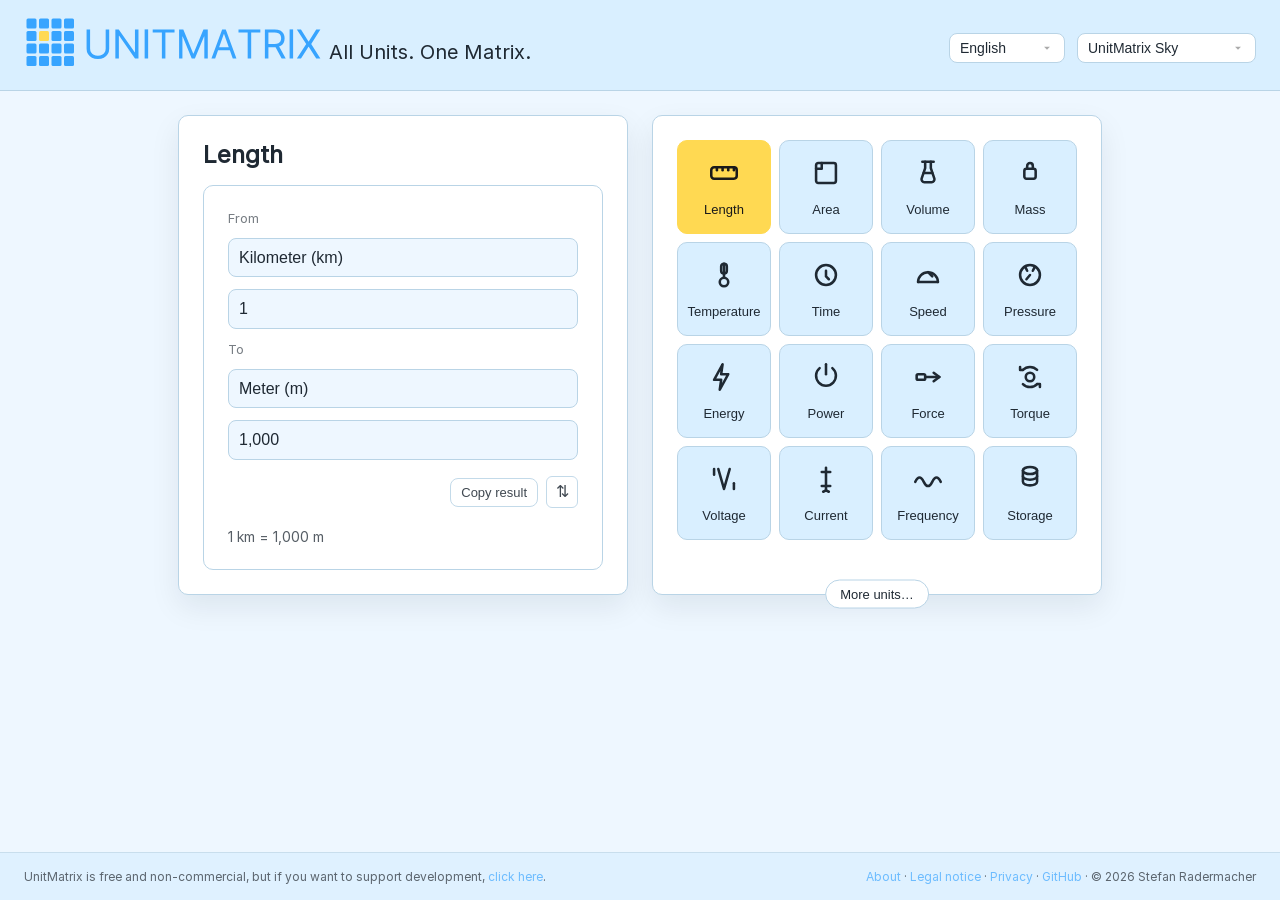
==== commit 8d4e6d22: "Update support information" ====
--- a/index.html
+++ b/index.html
@@ -183,7 +183,7 @@
             <span aria-hidden="true"> · </span>
             <a href="https://github.com/stefanradermacher/unitmatrix" target="_blank" rel="noopener">GitHub</a>
             <span aria-hidden="true"> · </span>
-            <span>&copy; 2026 UnitMatrix</span>
+            <span>&copy; 2026 Stefan Radermacher</span>
         </div>
     </footer>
 
